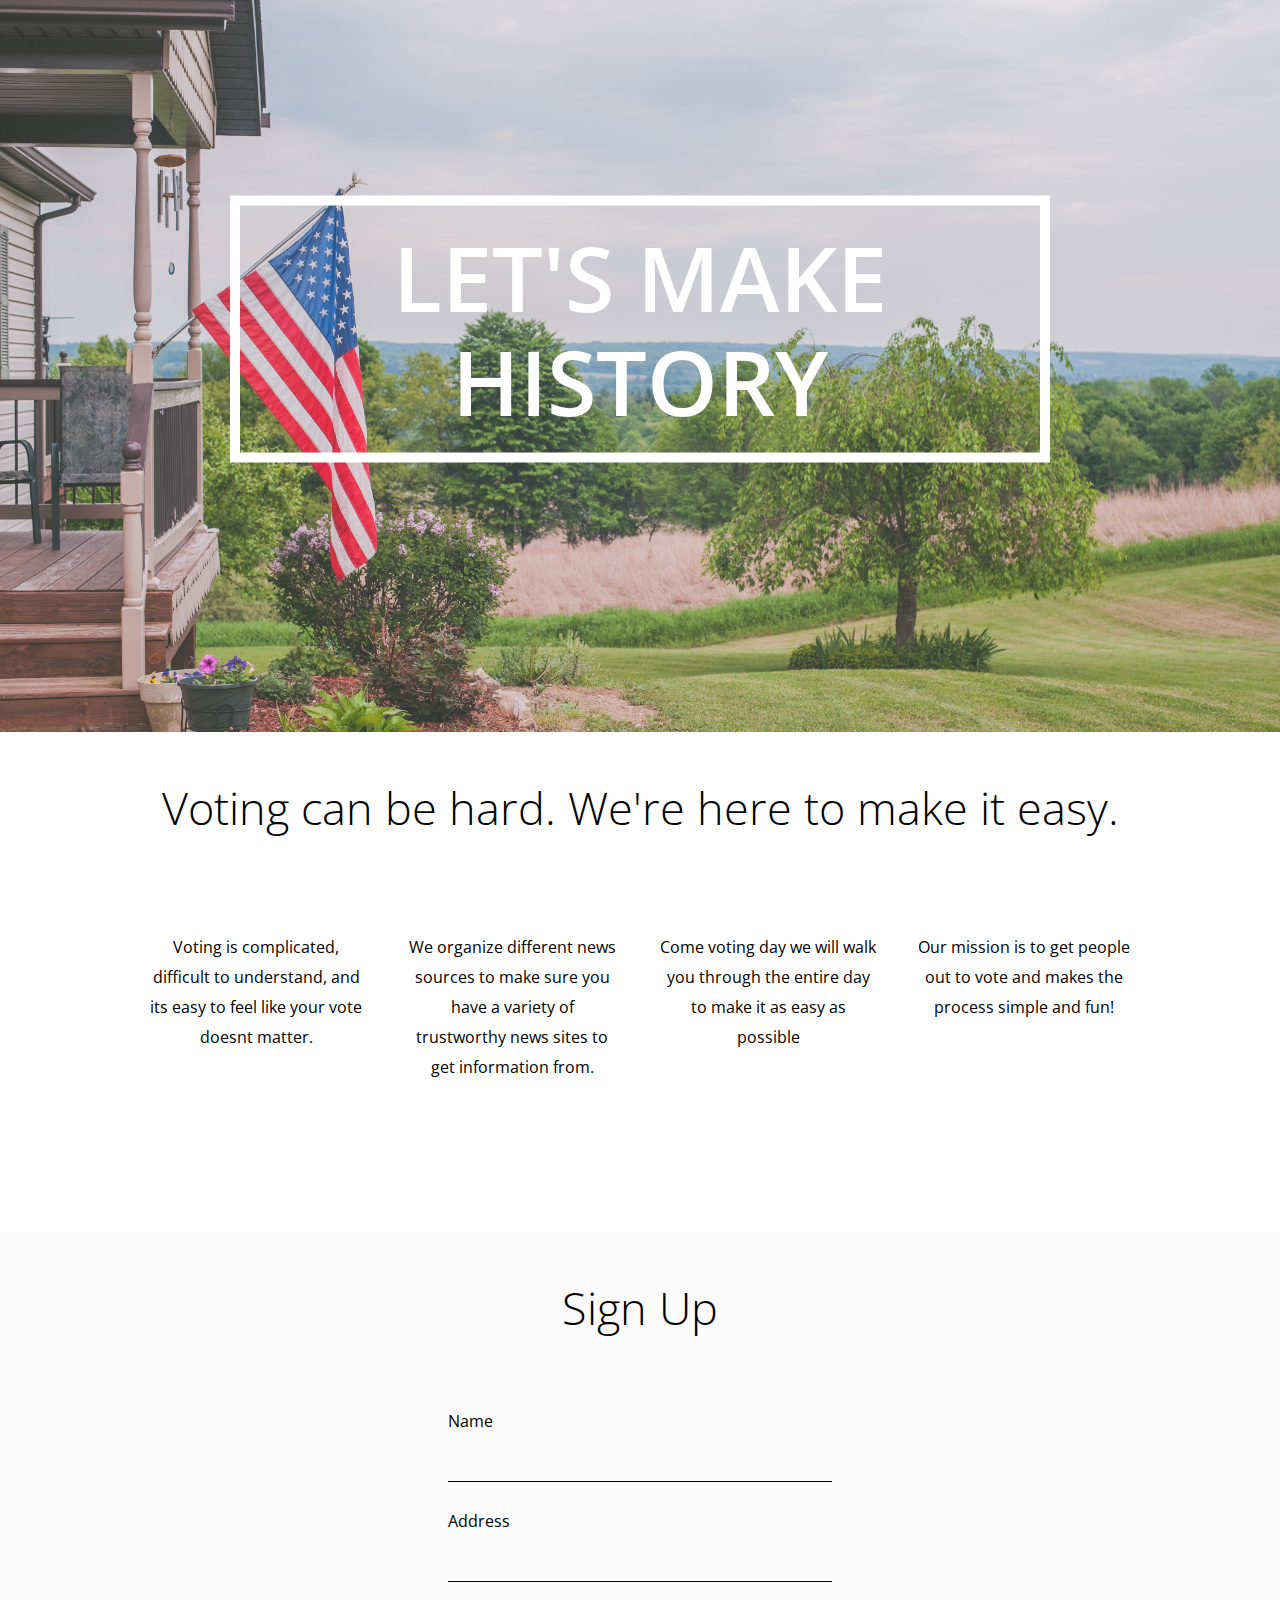
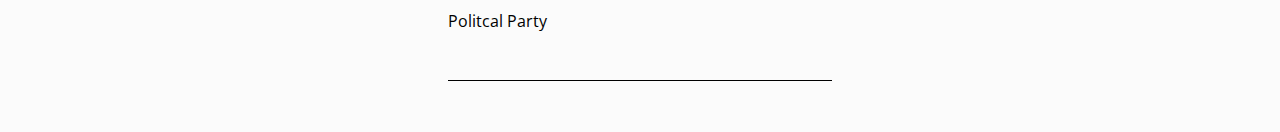
==== index.html @ 2d3e1f2b "first commit" ====
<!DOCTYPE html>
<html>
<head>
	<title></title>
	<link rel="stylesheet" type="text/css" href="normalize.css">
	<link rel="stylesheet" type="text/css" href="main.css">
	<link href="https://fonts.googleapis.com/css?family=Work+Sans:300,400,700" rel="stylesheet">
	<link href="https://fonts.googleapis.com/css?family=Open+Sans:300,400,600,700" rel="stylesheet">
	<link rel="stylesheet" href="https://use.fontawesome.com/releases/v5.4.1/css/all.css" integrity="sha384-5sAR7xN1Nv6T6+dT2mhtzEpVJvfS3NScPQTrOxhwjIuvcA67KV2R5Jz6kr4abQsz" crossorigin="anonymous">
</head>
<body>
	<div class="container">
		<div class="top box">
			<span class="title">LET'S MAKE HISTORY</span>
			<img class="mainphoto" src="image3.jpg">
		</div>
		<div class="mid box">
			<div class="mid-title">Voting can be hard. We're here to make it easy.</div>
			<div class="icon-container">
				<div class="icon">
					<i class="far fa-sad-tear"></i>
					<div class="icon-info">Voting is complicated, difficult to understand, and its easy to feel like your vote doesnt matter.</div>
				</div>
				<div class="icon">
					<i class="far fa-newspaper"></i>
					<div class="icon-info">We organize different news sources to make sure you have a variety of trustworthy news sites to get information from.</div>
				</div>
				<div class="icon">
					<i class="fas fa-check"></i>
					<div class="icon-info">Come voting day we will walk you through the entire day to make it as easy as possible</div>
				</div>
				<div class="icon">
					<i class="far fa-smile"></i>
					<div class="icon-info">Our mission is to get people out to vote and makes the process simple and fun!</div>
				</div>
			</div>
		</div>
		<div class="bot box">
			<div class="mid-title"> Sign Up</div>
			<div class="form-container">
				<div class="form">
					<label for="name">Name</label>
					<input type="text" name="name">
				</div>
				<div class="form">
					<label for="address">Address</label>
					<input type="text" name="address">
				</div>
				<div class="form">
					<label for="affiliation">Politcal Party</label>
					<input type="Text" name="affiliation">
				</div>
			</div>
		</div>
	</div>
</body>
</html>
---- main.css ----
body {
	width: 100vw;
	height: 100vh;
	font-family: Open Sans;
}

.container {
	display: flex;
	flex-direction: column;
}

.box {
	width: 100%;
	height: 500px;
}

.mainphoto {
	width: 100%;
	display: block;
	height: 100%;
}

.title {
	font-family: Open Sans;
	position: absolute;
	left: 50%;
    top: 45%;
    transform: translate(-50%,-50%);
    font-size: 90px;
    font-weight: 600;
    width: 800px;
    z-index: 2;
    border: solid white 10px;
    text-align: center;
    padding-top: 20px;
    padding-bottom: 20px; 
    color: white;

}

.top {
	height: 732px;
	position: relative;
}

.mid-title {
	font-size: 45px;
	text-align: center;
	font-weight: 300;
	margin: auto;
	width: 100%;
	margin-top: 50px;
	margin-bottom: 30px;
	height: 20%;
}

.icon-container {
	display: flex;
	justify-content:center;
	height: 100%;
	width:100%;
}
.icon {
	width: 20%;
	text-align: center;
}

.icon-info {
	padding-left: 20px;
	padding-right: 20px;
	padding-top: 20px;
	line-height: 30px;
}

i {
	font-size: 50px;
}

.bot {
	background-color: #fbfbfb;
}

.form-container {
	height: 50%;
	width: 30%;
	margin:auto;
	display: flex;
	flex-direction: column;
}

.form {
	text-decoration: none;
	display: flex;
	flex-direction: column;

}

input {
	border: none;
	margin-bottom: 30px;
	background-color: #fbfbfb;
	border-bottom: solid black 1px;
	margin-top: 30px;
}
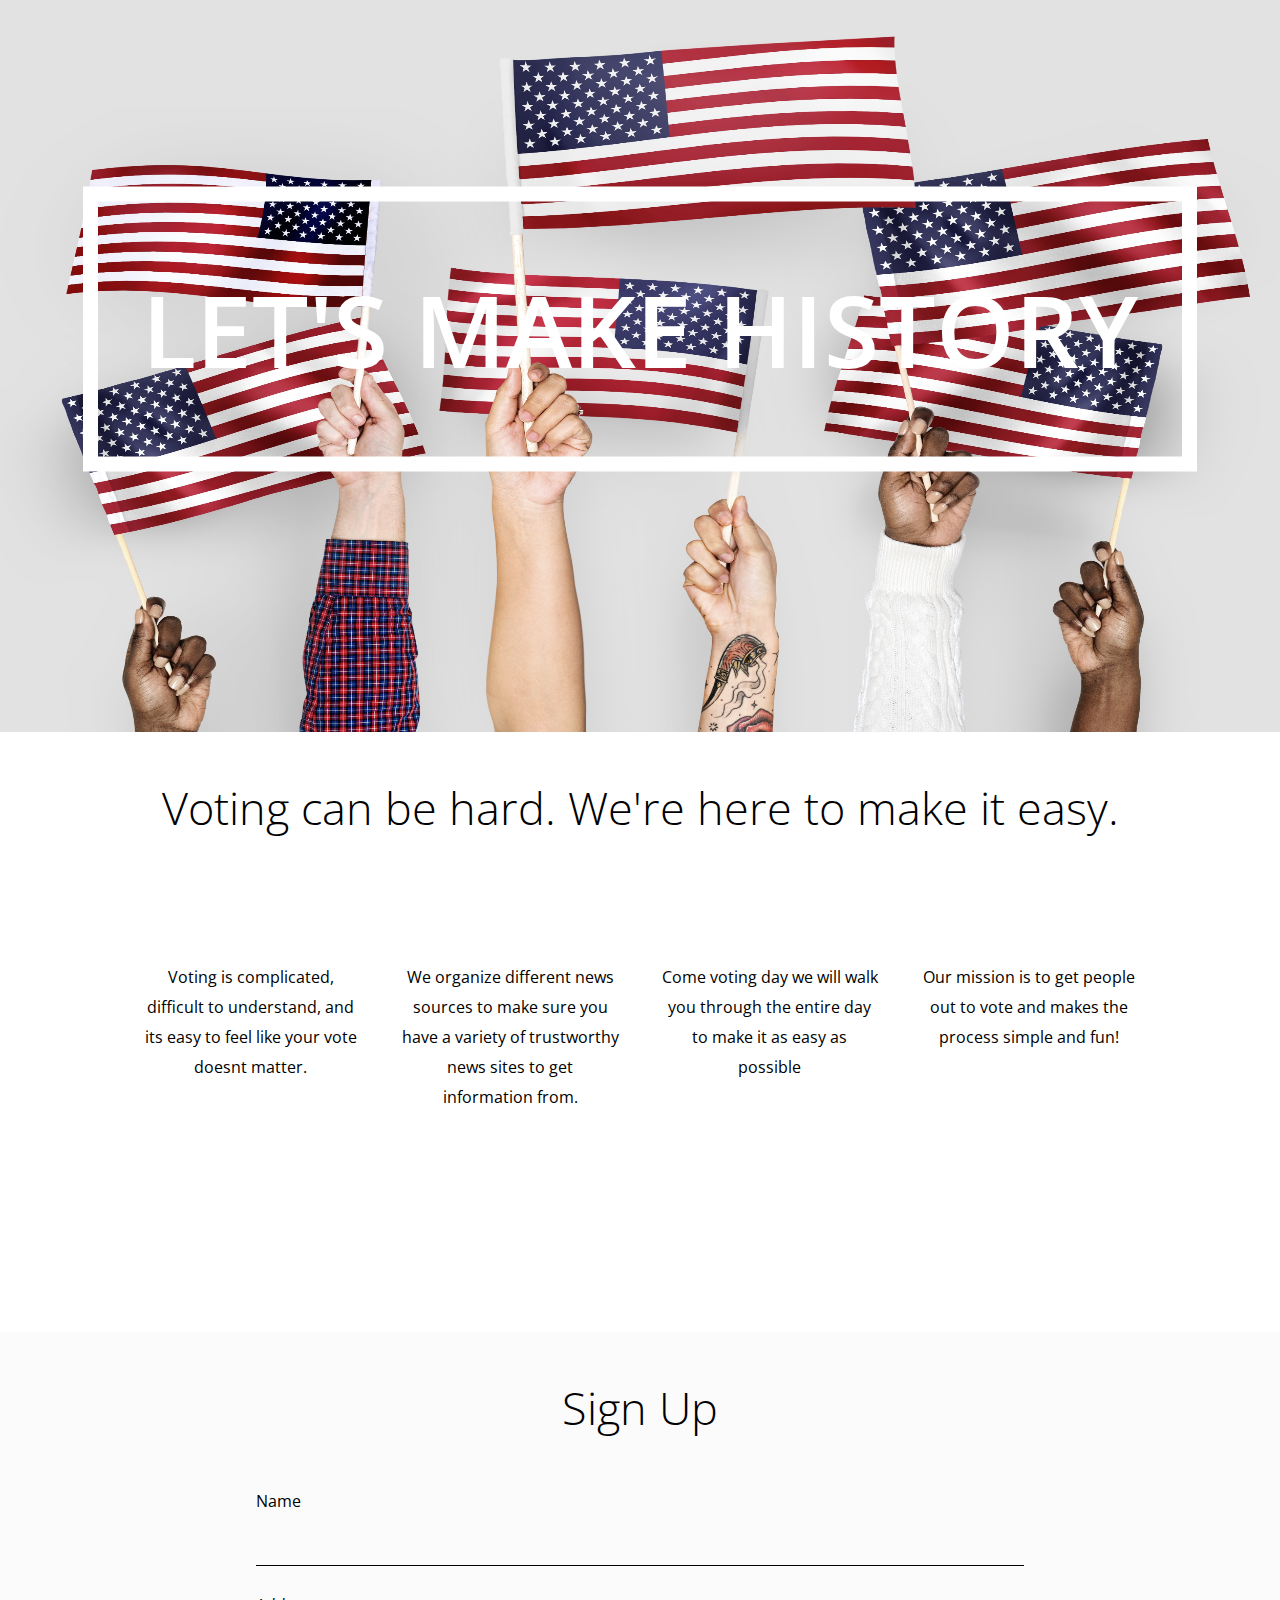
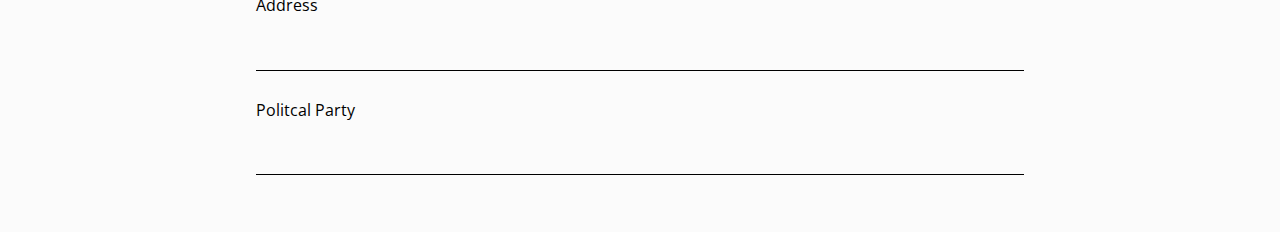
==== commit 2160de27: "small design fixes" ====
--- a/index.html
+++ b/index.html
@@ -12,7 +12,7 @@
 	<div class="container">
 		<div class="top box">
 			<span class="title">LET'S MAKE HISTORY</span>
-			<img class="mainphoto" src="image3.jpg">
+			<img class="mainphoto" src="image6.jpg">
 		</div>
 		<div class="mid box">
 			<div class="mid-title">Voting can be hard. We're here to make it easy.</div>
@@ -48,7 +48,7 @@
 				</div>
 				<div class="form">
 					<label for="affiliation">Politcal Party</label>
-					<input type="Text" name="affiliation">
+					<input class="form-input" type="Text" name="affiliation">
 				</div>
 			</div>
 		</div>
--- a/main.css
+++ b/main.css
@@ -2,6 +2,7 @@
 	width: 100vw;
 	height: 100vh;
 	font-family: Open Sans;
+	min-width: 800px;
 }
 
 .container {
@@ -17,6 +18,7 @@
 .mainphoto {
 	width: 100%;
 	display: block;
+	filter: grayscale(.3);
 	height: 100%;
 }
 
@@ -26,15 +28,16 @@
 	left: 50%;
     top: 45%;
     transform: translate(-50%,-50%);
-    font-size: 90px;
+    font-size: 100px;
     font-weight: 600;
-    width: 800px;
     z-index: 2;
-    border: solid white 10px;
+    border: solid white 15px;
     text-align: center;
-    padding-top: 20px;
-    padding-bottom: 20px; 
+    padding: 30px;
+    padding-top: 70px;
+    padding-bottom: 70px; 
     color: white;
+    width: 80%;
 
 }
 
@@ -43,37 +46,45 @@
 	position: relative;
 }
 
+.mid {
+	height:600px;
+}
+
+
 .mid-title {
 	font-size: 45px;
 	text-align: center;
 	font-weight: 300;
 	margin: auto;
-	width: 100%;
+	padding: 40px;
 	margin-top: 50px;
-	margin-bottom: 30px;
+	margin-bottom: 10px;
 	height: 20%;
+	padding-top: 0;
+	padding-bottom: 0px;
 }
 
 .icon-container {
 	display: flex;
 	justify-content:center;
-	height: 100%;
-	width:100%;
+	padding-left: 50px;
+	padding-right: 50px;
 }
 .icon {
-	width: 20%;
+	width: 22%;
 	text-align: center;
 }
 
 .icon-info {
 	padding-left: 20px;
 	padding-right: 20px;
-	padding-top: 20px;
+	padding-top: 50px;
 	line-height: 30px;
+	font-size: 16px;
 }
 
 i {
-	font-size: 50px;
+	font-size: 70px;
 }
 
 .bot {
@@ -81,8 +92,8 @@
 }
 
 .form-container {
-	height: 50%;
-	width: 30%;
+	height: 60%;
+	width: 60%;
 	margin:auto;
 	display: flex;
 	flex-direction: column;
@@ -101,4 +112,40 @@
 	background-color: #fbfbfb;
 	border-bottom: solid black 1px;
 	margin-top: 30px;
-}+	font-size: 20px;
+}
+
+input:focus {
+	outline: none;
+	border-bottom: solid red 1px;
+}
+
+@media only screen and (max-width: 1000px){
+	.mid{
+		height: 900px;
+	}
+	.icon-container {
+		flex-wrap: wrap;
+	}
+	.icon {
+		width: 300px;
+		padding: 20px;
+	}
+}
+
+@media only screen and (max-width: 1100){
+	.mid-title {
+		font-size: 45px;
+	}
+}
+
+button {
+	width: 25%;
+	height: 30px;
+	text-align: center;
+	background-color: ;
+	border: black solid 1px;
+	margin: auto;
+}
+
+
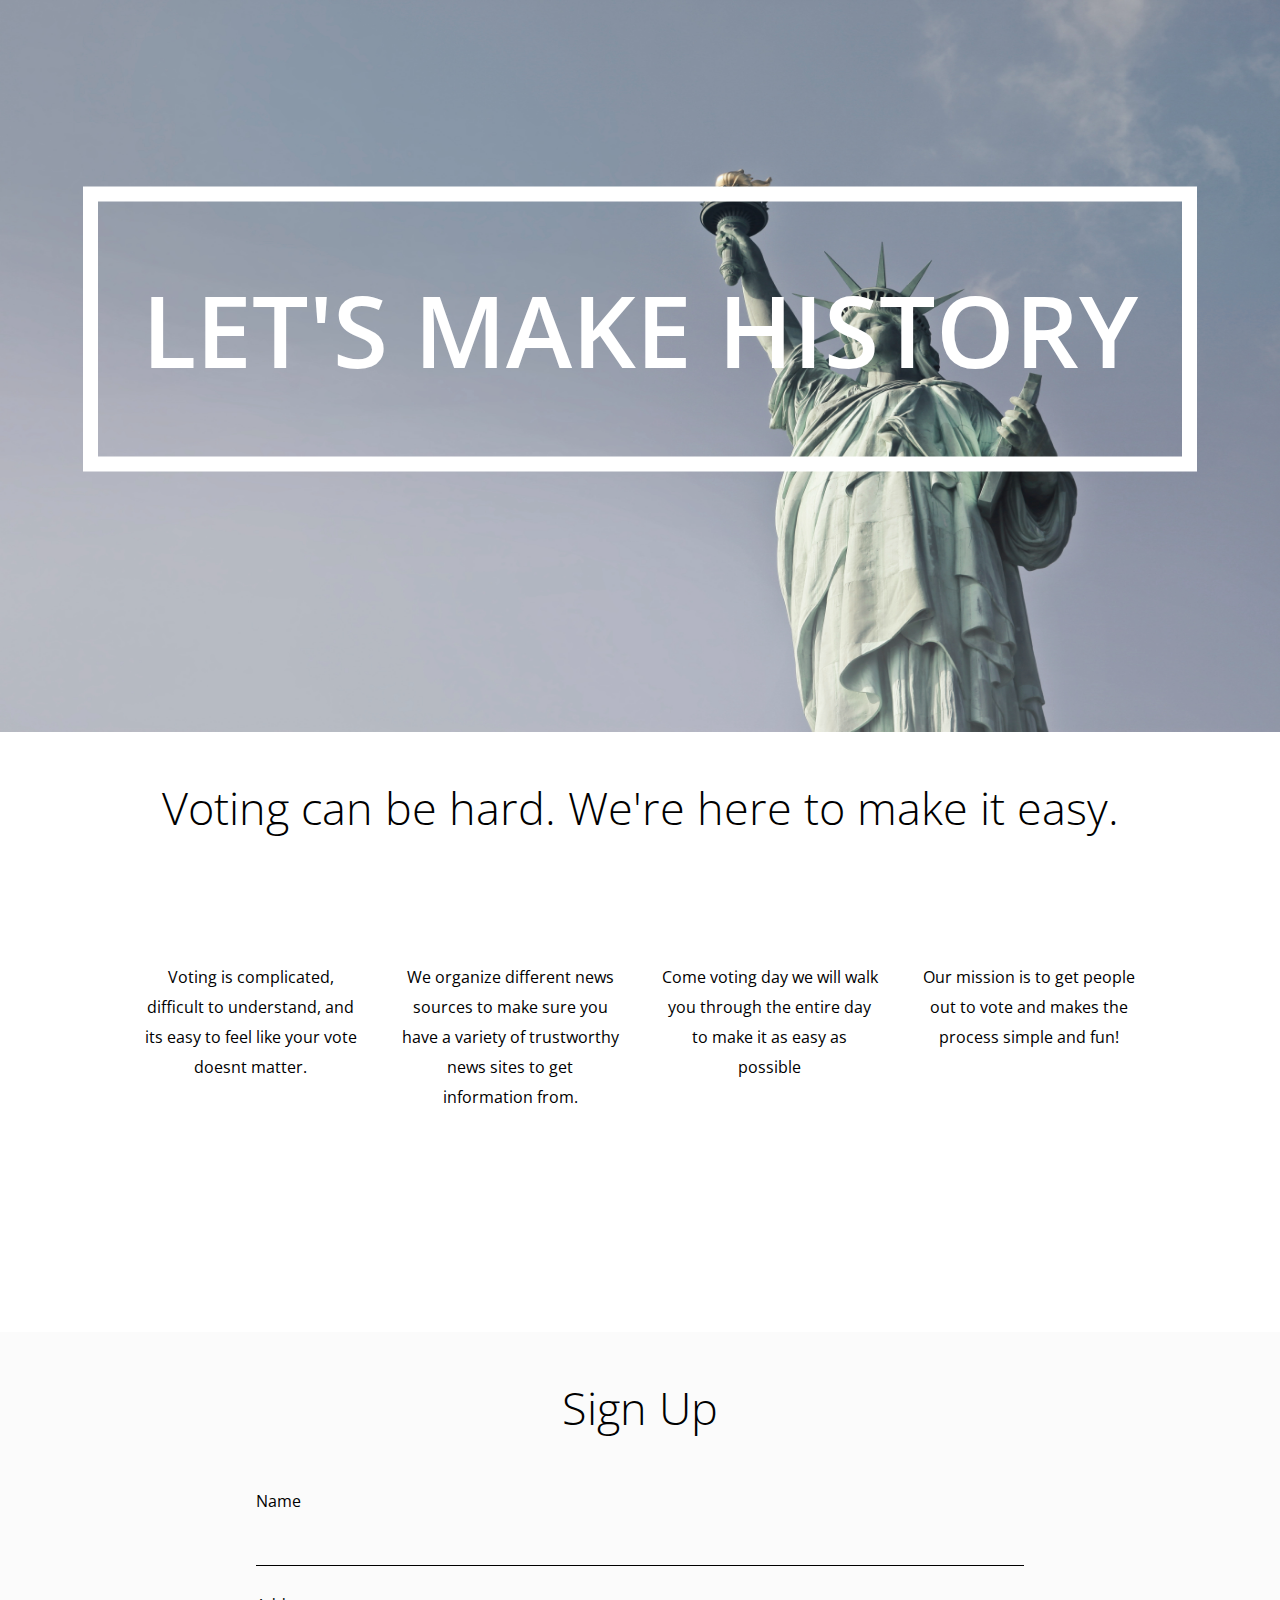
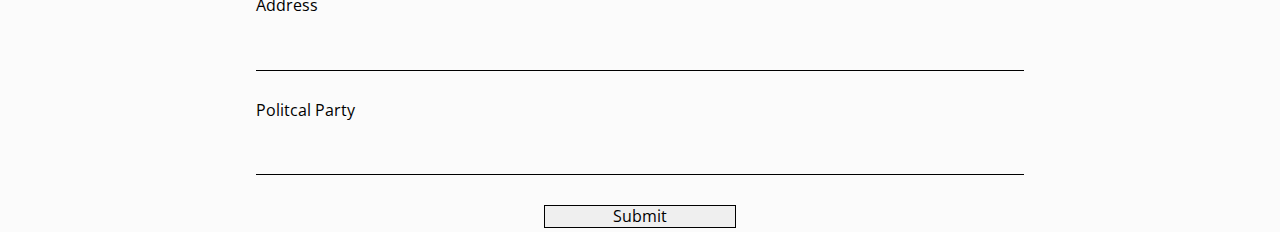
==== commit 2b79d60d: "rename index file" ====
--- a/index.html
+++ b/index.html
@@ -12,7 +12,7 @@
 	<div class="container">
 		<div class="top box">
 			<span class="title">LET'S MAKE HISTORY</span>
-			<img class="mainphoto" src="image6.jpg">
+			<img class="mainphoto" src="image13.jpg">
 		</div>
 		<div class="mid box">
 			<div class="mid-title">Voting can be hard. We're here to make it easy.</div>
@@ -48,8 +48,9 @@
 				</div>
 				<div class="form">
 					<label for="affiliation">Politcal Party</label>
-					<input class="form-input" type="Text" name="affiliation">
+					<input type="Text" name="affiliation">
 				</div>
+				<button>Submit</button>
 			</div>
 		</div>
 	</div>
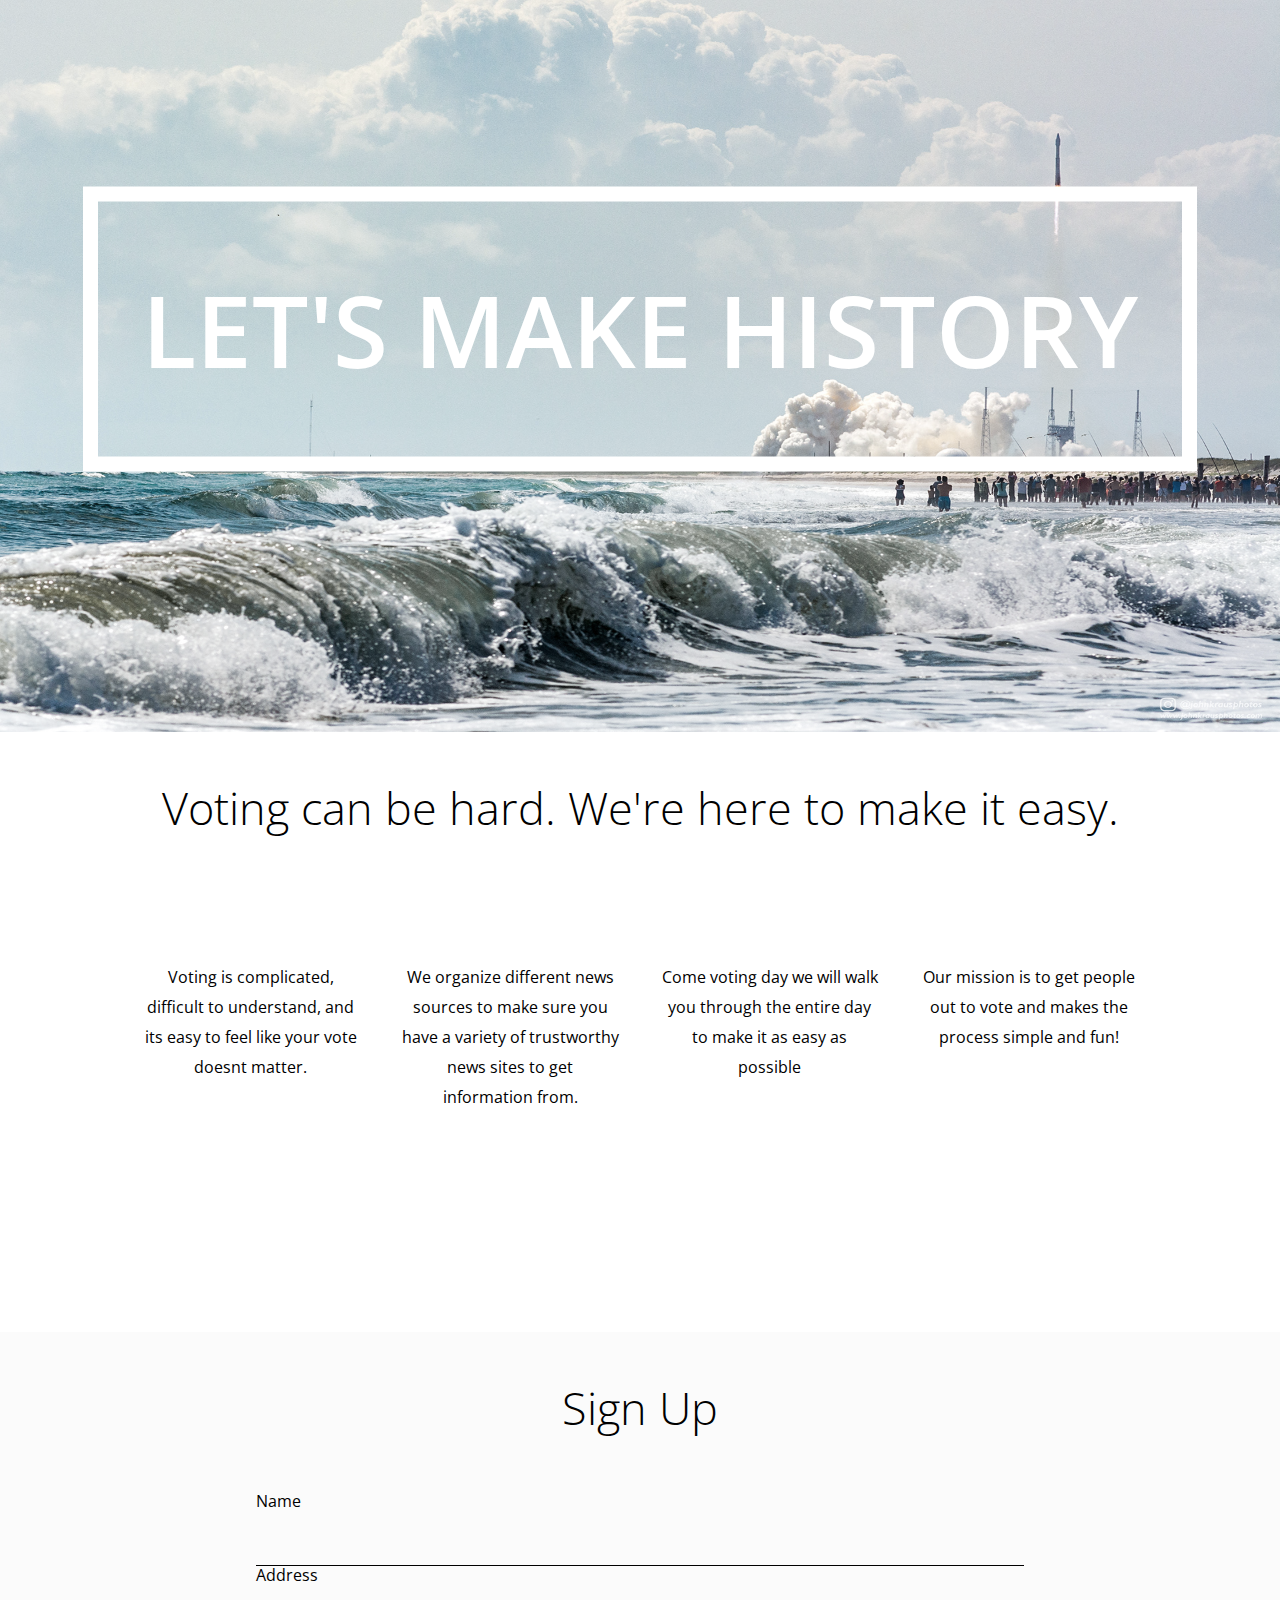
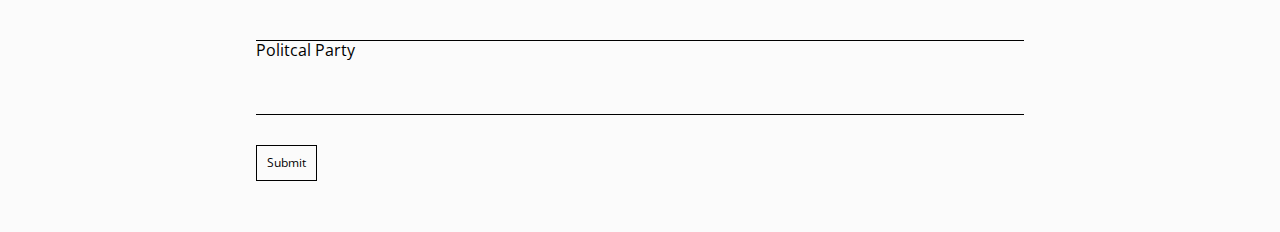
==== commit 4a567015: "finish" ====
--- a/index.html
+++ b/index.html
@@ -12,7 +12,7 @@
 	<div class="container">
 		<div class="top box">
 			<span class="title">LET'S MAKE HISTORY</span>
-			<img class="mainphoto" src="image13.jpg">
+			<img class="mainphoto" src="image10.jpg">
 		</div>
 		<div class="mid box">
 			<div class="mid-title">Voting can be hard. We're here to make it easy.</div>
@@ -50,7 +50,9 @@
 					<label for="affiliation">Politcal Party</label>
 					<input type="Text" name="affiliation">
 				</div>
-				<button>Submit</button>
+				<form action="./contact.html">
+				    <input class="submit" type="submit" value="Submit" />
+				</form>
 			</div>
 		</div>
 	</div>
--- a/main.css
+++ b/main.css
@@ -108,7 +108,7 @@
 
 input {
 	border: none;
-	margin-bottom: 30px;
+	margin-bottom: 0px;
 	background-color: #fbfbfb;
 	border-bottom: solid black 1px;
 	margin-top: 30px;
@@ -131,6 +131,11 @@
 		width: 300px;
 		padding: 20px;
 	}
+
+	.mainphoto{
+		height: none;
+	}
+	
 }
 
 @media only screen and (max-width: 1100){
@@ -148,4 +153,18 @@
 	margin: auto;
 }
 
+.coming {
+	position: absolute;
+	top: 40%;
+	left: 37%;
+	font-family: Open Sans;
+	font-size: 50px;
+}
 
+.submit {
+	border: solid black 1px;
+	font-size: 12px;
+	margin-top: 30px;
+	padding: 10px;
+}
+
